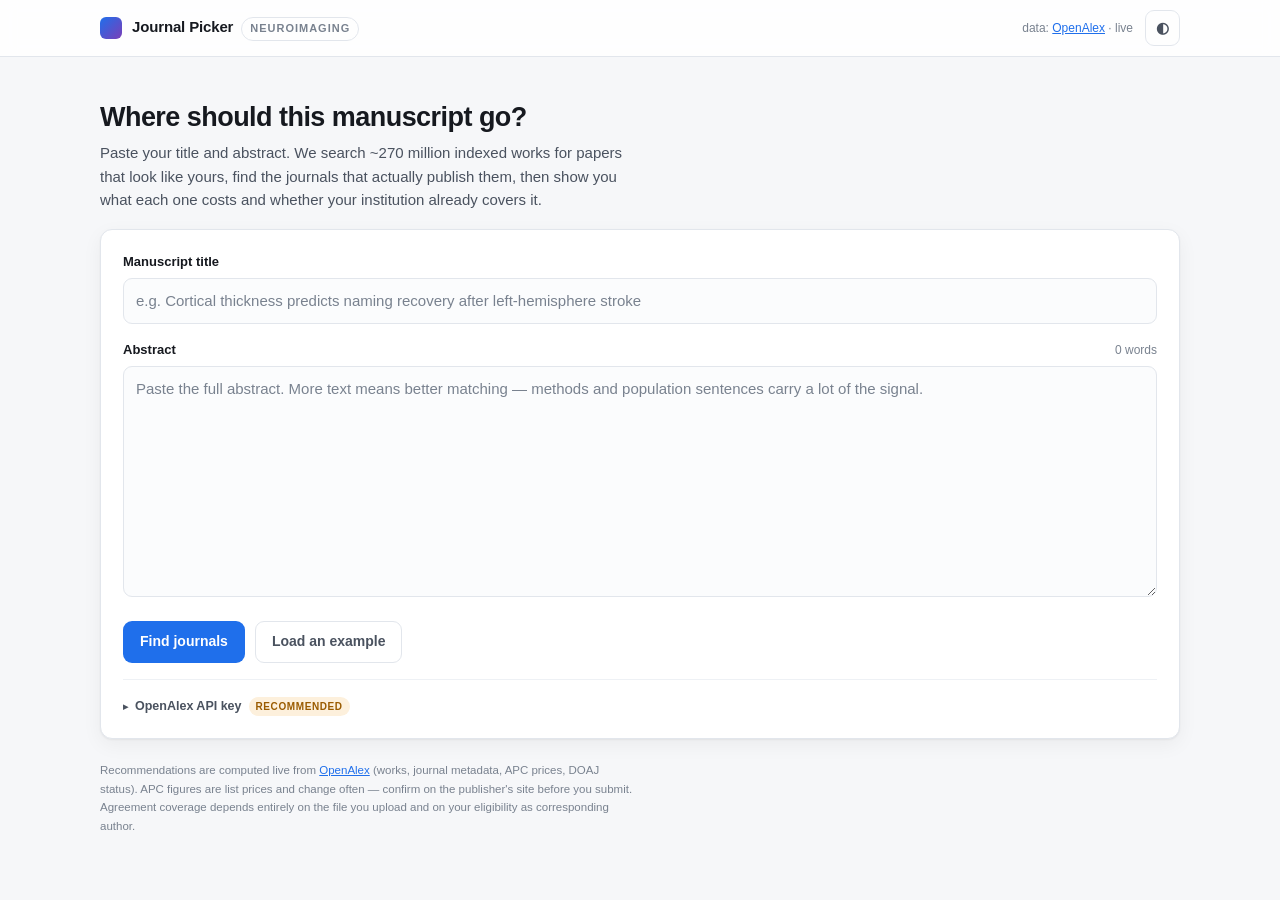
==== index.html @ 0b893cbc "Journal Picker: live journal recommendations for brain-imaging manuscripts Paste a title and abstrac" ====
<!DOCTYPE html>
<html lang="en" data-theme="auto">
<head>
<meta charset="utf-8">
<meta name="viewport" content="width=device-width, initial-scale=1">
<title>Journal Picker — neuroimaging manuscripts</title>
<meta name="description" content="Paste a title and abstract, get ranked journal recommendations with real APC costs, open-access status, and the similar papers each journal actually published.">
<link rel="stylesheet" href="src/style.css">
</head>
<body>

<header class="topbar">
  <div class="wrap topbar-in">
    <div class="brand">
      <span class="brand-mark" aria-hidden="true"></span>
      <span class="brand-text">Journal&nbsp;Picker<span class="brand-sub">neuroimaging</span></span>
    </div>
    <div class="topbar-actions">
      <span id="quota" class="quota" hidden></span>
      <span class="src-note">data: <a href="https://openalex.org" target="_blank" rel="noopener">OpenAlex</a> · live</span>
      <button id="themeBtn" class="ghost-btn" type="button" title="Toggle colour scheme">◐</button>
    </div>
  </div>
</header>

<main class="wrap">

  <!-- ============ INPUT ============ -->
  <section class="panel intro">
    <h1>Where should this manuscript go?</h1>
    <p class="lede">
      Paste your title and abstract. We search ~270&nbsp;million indexed works for papers that
      look like yours, find the journals that actually publish them, then show you what each one
      costs and whether your institution already covers it.
    </p>
  </section>

  <section class="panel">
    <div class="field">
      <label for="title">Manuscript title</label>
      <input id="title" type="text" autocomplete="off"
             placeholder="e.g. Cortical thickness predicts naming recovery after left-hemisphere stroke">
    </div>

    <div class="field">
      <div class="label-row">
        <label for="abstract">Abstract</label>
        <span class="counter" id="absCount">0 words</span>
      </div>
      <textarea id="abstract" rows="9"
                placeholder="Paste the full abstract. More text means better matching — methods and population sentences carry a lot of the signal."></textarea>
    </div>

    <div class="actions">
      <button id="goBtn" class="primary-btn" type="button">Find journals</button>
      <button id="demoBtn" class="ghost-btn" type="button">Load an example</button>
      <span id="status" class="status" role="status" aria-live="polite"></span>
    </div>

    <details class="keybox" id="keyBox">
      <summary>OpenAlex API key <span class="key-state" id="keyState">recommended</span></summary>
      <p class="hint">
        OpenAlex meters its API by credits, and each search spends about 80. Anonymous use runs
        out after a few searches and then locks out for ~20&nbsp;minutes. A key raises the
        allowance substantially — get one at
        <a href="https://openalex.org/pricing" target="_blank" rel="noopener">openalex.org/pricing</a>.
        It is stored only in this browser and sent only to OpenAlex.
      </p>
      <div class="keyrow">
        <input id="apiKey" type="password" autocomplete="off" spellcheck="false"
               placeholder="paste your OpenAlex API key">
        <button id="keySave" class="ghost-btn" type="button">Save</button>
        <button id="keyClear" class="ghost-btn" type="button">Clear</button>
      </div>
    </details>
  </section>

  <!-- ============ FILTERS ============ -->
  <section class="panel" id="filterPanel" hidden>
    <div class="panel-head">
      <h2>What are you willing to pay, and what do you need?</h2>
    </div>

    <div class="filter-grid">

      <div class="filter cost-filter">
        <div class="label-row">
          <label for="apcSlider">Most you'd pay to publish</label>
          <output id="apcOut" class="apc-out">no limit</output>
        </div>
        <input id="apcSlider" type="range" min="0" max="13" step="1" value="13">
        <div class="ticks"><span>$0</span><span>$3k</span><span>$6k</span><span>$9k</span><span>any</span></div>
        <p class="hint" id="apcHint">
          Journals above your ceiling are kept but greyed out, so you can still see what you're passing up.
        </p>
      </div>

      <div class="filter">
        <label>Publishing route</label>
        <div class="radio-list" id="routeGroup">
          <label class="radio"><input type="radio" name="route" value="any" checked>
            <span><b>Anything</b><em>rank purely on fit</em></span></label>
          <label class="radio"><input type="radio" name="route" value="oa">
            <span><b>Must be open access</b><em>gold, diamond or hybrid-OA</em></span></label>
          <label class="radio"><input type="radio" name="route" value="free">
            <span><b>Free for me</b><em>no APC: subscription, diamond, or covered by my agreement</em></span></label>
          <label class="radio"><input type="radio" name="route" value="freeoa">
            <span><b>Free <i>and</i> open access</b><em>diamond OA, or agreement-covered</em></span></label>
        </div>
      </div>

      <div class="filter">
        <label>Quality &amp; indexing</label>
        <label class="check"><input type="checkbox" id="doajOnly">
          <span>In DOAJ <em>vetted open-access listing</em></span></label>
        <label class="check"><input type="checkbox" id="coreOnly">
          <span>Well-established venue <em>OpenAlex "core" journal</em></span></label>
        <label class="check"><input type="checkbox" id="hidePreprint" checked>
          <span>Hide preprint servers &amp; repositories</span></label>
        <div class="sub-field">
          <div class="label-row">
            <label for="citeSlider">Min. 2-year citedness</label>
            <output id="citeOut">any</output>
          </div>
          <input id="citeSlider" type="range" min="0" max="20" step="1" value="0">
        </div>
      </div>

      <div class="filter agreement-filter">
        <label>Your institution's agreements</label>
        <p class="hint">
          Upload your library's open-access agreement list (<code>.xlsx</code>, <code>.xlsm</code>,
          <code>.csv</code>). Matching journals get flagged as already paid for. Nothing leaves your
          browser.
        </p>
        <div id="dropZone" class="drop">
          <input id="agreeFile" type="file" accept=".xlsx,.xlsm,.csv,.tsv" multiple hidden>
          <button id="agreeBtn" class="ghost-btn" type="button">Choose file…</button>
          <span class="drop-hint">or drop it here</span>
        </div>
        <div id="agreeStatus" class="agree-status"></div>
        <label class="check" id="agreeOnlyWrap" hidden><input type="checkbox" id="agreeOnly">
          <span>Only journals my institution covers</span></label>
      </div>

    </div>
  </section>

  <!-- ============ RESULTS ============ -->
  <section id="evidence" class="panel evidence" hidden></section>

  <section id="results" class="results" hidden></section>

  <section id="empty" class="panel empty-state" hidden></section>

</main>

<footer class="wrap foot">
  <p>
    Recommendations are computed live from <a href="https://openalex.org" target="_blank" rel="noopener">OpenAlex</a>
    (works, journal metadata, APC prices, DOAJ status). APC figures are list prices and change often —
    confirm on the publisher's site before you submit. Agreement coverage depends entirely on the file
    you upload and on your eligibility as corresponding author.
  </p>
</footer>

<template id="cardTpl">
  <article class="card">
    <div class="card-main">
      <div class="card-head">
        <div class="fitwrap" title="Overall fit">
          <svg class="ring" viewBox="0 0 44 44" aria-hidden="true">
            <circle class="ring-bg" cx="22" cy="22" r="18"></circle>
            <circle class="ring-fg" cx="22" cy="22" r="18"></circle>
          </svg>
          <span class="fitnum"></span>
        </div>
        <div class="card-title">
          <h3><a class="jname" target="_blank" rel="noopener"></a></h3>
          <p class="jmeta"></p>
        </div>
        <div class="card-cost">
          <span class="cost-amount"></span>
          <span class="cost-label"></span>
        </div>
      </div>

      <div class="badges"></div>

      <div class="why">
        <div class="why-bars"></div>
        <p class="why-text"></p>
      </div>

      <details class="papers">
        <summary><span class="papers-n"></span></summary>
        <ul class="paper-list"></ul>
        <p class="jtopics"></p>
      </details>
    </div>
  </article>
</template>

<script type="module" src="src/app.js"></script>
</body>
</html>
---- src/style.css ----
/* Journal Picker — styles */

:root {
  --bg:        #f6f7f9;
  --panel:     #ffffff;
  --panel-2:   #fbfcfd;
  --ink:       #16191f;
  --ink-2:     #4a525f;
  --ink-3:     #79828f;
  --line:      #e2e6ec;
  --line-2:    #eef1f5;
  --accent:    #1f6feb;
  --accent-ink:#ffffff;
  --accent-sf: #e8f0fe;
  --good:      #0f7b4f;
  --good-sf:   #e2f4ec;
  --warn:      #9a5b00;
  --warn-sf:   #fdf0dc;
  --cost:      #7b3fb8;
  --cost-sf:   #f1e9fb;
  --danger:    #b3261e;
  --shadow:    0 1px 2px rgba(16,20,28,.05), 0 6px 20px rgba(16,20,28,.05);
  --radius:    12px;
  --mono: ui-monospace, SFMono-Regular, "SF Mono", Menlo, Consolas, monospace;
  --sans: -apple-system, BlinkMacSystemFont, "Segoe UI", Inter, Roboto, "Helvetica Neue", Arial, sans-serif;
}

@media (prefers-color-scheme: dark) {
  :root:not([data-theme="light"]) {
    --bg:        #0f1116;
    --panel:     #171a21;
    --panel-2:   #1c2029;
    --ink:       #e9edf3;
    --ink-2:     #a8b2c1;
    --ink-3:     #7c8698;
    --line:      #2a2f3a;
    --line-2:    #232833;
    --accent:    #5b9bff;
    --accent-ink:#0c1220;
    --accent-sf: #1a2740;
    --good:      #4fd39a;
    --good-sf:   #14312a;
    --warn:      #e8b060;
    --warn-sf:   #33270f;
    --cost:      #c39cf0;
    --cost-sf:   #281c3a;
    --danger:    #ff8a80;
    --shadow:    0 1px 2px rgba(0,0,0,.3), 0 8px 26px rgba(0,0,0,.28);
  }
}
:root[data-theme="dark"] {
  --bg:#0f1116; --panel:#171a21; --panel-2:#1c2029; --ink:#e9edf3; --ink-2:#a8b2c1;
  --ink-3:#7c8698; --line:#2a2f3a; --line-2:#232833; --accent:#5b9bff; --accent-ink:#0c1220;
  --accent-sf:#1a2740; --good:#4fd39a; --good-sf:#14312a; --warn:#e8b060; --warn-sf:#33270f;
  --cost:#c39cf0; --cost-sf:#281c3a; --danger:#ff8a80;
  --shadow:0 1px 2px rgba(0,0,0,.3), 0 8px 26px rgba(0,0,0,.28);
}

* { box-sizing: border-box; }

/* keep the sticky header from clipping scrolled-to cards */
html { scroll-padding-top: 68px; }

body {
  margin: 0;
  background: var(--bg);
  color: var(--ink);
  font: 15px/1.55 var(--sans);
  -webkit-font-smoothing: antialiased;
}

.wrap { max-width: 1120px; margin: 0 auto; padding: 0 20px; }

/* ---------- top bar ---------- */
.topbar {
  border-bottom: 1px solid var(--line);
  background: color-mix(in srgb, var(--panel) 85%, transparent);
  backdrop-filter: blur(8px);
  position: sticky; top: 0; z-index: 20;
}
.topbar-in { display: flex; align-items: center; justify-content: space-between; height: 56px; }
.brand { display: flex; align-items: center; gap: 10px; font-weight: 650; letter-spacing: -.01em; }
.brand-mark {
  width: 22px; height: 22px; border-radius: 6px; flex: none;
  background: linear-gradient(135deg, var(--accent), var(--cost));
}
.brand-text { display: flex; align-items: baseline; gap: 8px; }
.brand-sub {
  font-size: 11px; font-weight: 600; text-transform: uppercase; letter-spacing: .09em;
  color: var(--ink-3); border: 1px solid var(--line); border-radius: 20px; padding: 2px 8px;
}
.topbar-actions { display: flex; align-items: center; gap: 12px; }
.src-note { font-size: 12px; color: var(--ink-3); }

/* ---------- panels ---------- */
.panel {
  background: var(--panel);
  border: 1px solid var(--line);
  border-radius: var(--radius);
  padding: 22px;
  margin: 18px 0;
  box-shadow: var(--shadow);
}
.intro { background: none; border: none; box-shadow: none; padding: 26px 0 0; margin-bottom: 4px; }
h1 { font-size: 27px; line-height: 1.2; letter-spacing: -.02em; margin: 0 0 8px; }
h2 { font-size: 15px; margin: 0 0 14px; letter-spacing: -.01em; }
.lede { color: var(--ink-2); max-width: 66ch; margin: 0; }
.panel-head { display: flex; justify-content: space-between; align-items: baseline; }

/* ---------- form ---------- */
.field { margin-bottom: 16px; }
.field:last-of-type { margin-bottom: 0; }
label { display: block; font-size: 13px; font-weight: 600; margin-bottom: 6px; }
.label-row { display: flex; justify-content: space-between; align-items: baseline; }
.label-row label { margin-bottom: 6px; }
.counter, output { font-size: 12px; color: var(--ink-3); font-variant-numeric: tabular-nums; }

input[type="text"], textarea {
  width: 100%; padding: 10px 12px;
  background: var(--panel-2); color: var(--ink);
  border: 1px solid var(--line); border-radius: 9px;
  font: inherit; resize: vertical;
}
textarea { line-height: 1.55; min-height: 120px; }
input[type="text"]:focus, textarea:focus {
  outline: none; border-color: var(--accent);
  box-shadow: 0 0 0 3px color-mix(in srgb, var(--accent) 18%, transparent);
}
::placeholder { color: var(--ink-3); }

.actions { display: flex; align-items: center; gap: 10px; margin-top: 18px; flex-wrap: wrap; }
.primary-btn, .ghost-btn {
  font: inherit; font-weight: 600; font-size: 14px;
  border-radius: 9px; padding: 9px 16px; cursor: pointer;
  border: 1px solid transparent; transition: .13s;
}
.primary-btn { background: var(--accent); color: var(--accent-ink); }
.primary-btn:hover { filter: brightness(1.08); }
.primary-btn:disabled { opacity: .55; cursor: progress; }
.ghost-btn { background: transparent; color: var(--ink-2); border-color: var(--line); }
.ghost-btn:hover { background: var(--panel-2); color: var(--ink); }
#themeBtn { padding: 5px 10px; font-size: 15px; }

.status { font-size: 13px; color: var(--ink-2); }
.status.err { color: var(--danger); }
.spin {
  display: inline-block; width: 12px; height: 12px; margin-right: 7px;
  border: 2px solid color-mix(in srgb, var(--accent) 30%, transparent);
  border-top-color: var(--accent); border-radius: 50%;
  animation: spin .7s linear infinite; vertical-align: -2px;
}
@keyframes spin { to { transform: rotate(360deg); } }

/* ---------- filters ---------- */
.filter-grid {
  display: grid; gap: 22px;
  grid-template-columns: repeat(auto-fit, minmax(248px, 1fr));
}
.filter > label:first-child {
  font-size: 11px; text-transform: uppercase; letter-spacing: .07em; color: var(--ink-3);
  padding-bottom: 7px; border-bottom: 1px solid var(--line-2); margin-bottom: 11px;
}
.filter .label-row label { font-size: 11px; text-transform: uppercase; letter-spacing: .07em; color: var(--ink-3); }
.hint { font-size: 12px; color: var(--ink-3); margin: 8px 0 0; line-height: 1.45; }
.hint code { font-family: var(--mono); font-size: 11px; background: var(--panel-2); padding: 1px 4px; border-radius: 4px; }

input[type="range"] { width: 100%; accent-color: var(--accent); margin: 6px 0 2px; }
.apc-out { font-size: 17px; font-weight: 700; color: var(--ink); letter-spacing: -.02em; }
.ticks { display: flex; justify-content: space-between; font-size: 10px; color: var(--ink-3); font-variant-numeric: tabular-nums; }

.radio-list { display: flex; flex-direction: column; gap: 2px; }
.radio, .check { display: flex; gap: 9px; align-items: flex-start; padding: 7px 8px;
  border-radius: 8px; cursor: pointer; font-weight: 400; font-size: 13px; margin: 0; }
.radio:hover, .check:hover { background: var(--panel-2); }
.radio input, .check input { margin: 2px 0 0; accent-color: var(--accent); flex: none; }
.radio span, .check span { display: flex; flex-direction: column; gap: 1px; }
.radio b, .check b { font-weight: 600; }
.radio em, .check em { font-style: normal; font-size: 11.5px; color: var(--ink-3); }
.sub-field { margin-top: 12px; padding-top: 10px; border-top: 1px solid var(--line-2); }

.drop {
  border: 1.5px dashed var(--line); border-radius: 10px; padding: 14px;
  display: flex; align-items: center; gap: 10px; flex-wrap: wrap;
  background: var(--panel-2); transition: .15s;
}
.drop.over { border-color: var(--accent); background: var(--accent-sf); }
.drop-hint { font-size: 12px; color: var(--ink-3); }
.agree-status { font-size: 12px; margin-top: 9px; line-height: 1.5; }
.agree-status .ok { color: var(--good); font-weight: 600; }
.agree-status .bad { color: var(--danger); }
.agree-status .pubs { color: var(--ink-3); display: block; margin-top: 2px; }

/* ---------- evidence ---------- */
.evidence { background: var(--panel-2); }
.ev-grid { display: grid; gap: 18px; grid-template-columns: repeat(auto-fit, minmax(200px, 1fr)); }
.ev-block h4 {
  font-size: 11px; text-transform: uppercase; letter-spacing: .07em;
  color: var(--ink-3); margin: 0 0 8px; font-weight: 600;
}
.chips { display: flex; flex-wrap: wrap; gap: 5px; }
.chip {
  font-size: 11.5px; padding: 3px 9px; border-radius: 20px;
  background: var(--panel); border: 1px solid var(--line); color: var(--ink-2);
}
.chip.q { font-family: var(--mono); font-size: 11px; }
.ev-stats { display: flex; gap: 22px; flex-wrap: wrap; }
.ev-stat b { display: block; font-size: 21px; letter-spacing: -.02em; font-variant-numeric: tabular-nums; }
.ev-stat span { font-size: 11.5px; color: var(--ink-3); }

/* ---------- results ---------- */
.results { margin: 18px 0 34px; }
.res-head {
  display: flex; justify-content: space-between; align-items: baseline;
  gap: 12px; flex-wrap: wrap; margin-bottom: 12px; padding: 0 2px;
}
.res-head h2 { margin: 0; font-size: 17px; }
.res-count { font-size: 13px; color: var(--ink-3); }

.card {
  background: var(--panel); border: 1px solid var(--line); border-radius: var(--radius);
  padding: 16px 18px; margin-bottom: 10px; box-shadow: var(--shadow);
  transition: .15s; position: relative; overflow: hidden;
}
.card:hover { border-color: color-mix(in srgb, var(--accent) 40%, var(--line)); }
.card.over-budget { opacity: .5; }
.card.over-budget:hover { opacity: .85; }
.card.covered { border-left: 3px solid var(--good); }

.card-head { display: flex; gap: 14px; align-items: flex-start; }
.fitwrap { position: relative; width: 44px; height: 44px; flex: none; }
.ring { width: 44px; height: 44px; transform: rotate(-90deg); }
.ring-bg, .ring-fg { fill: none; stroke-width: 3.5; }
.ring-bg { stroke: var(--line); }
.ring-fg { stroke: var(--accent); stroke-linecap: round; transition: stroke-dashoffset .5s ease; }
.fitnum {
  position: absolute; inset: 0; display: grid; place-items: center;
  font-size: 12px; font-weight: 700; font-variant-numeric: tabular-nums;
}
.card-title { flex: 1; min-width: 0; }
.card-title h3 { margin: 1px 0 3px; font-size: 16px; letter-spacing: -.01em; line-height: 1.3; }
.jname { color: var(--ink); text-decoration: none; }
.jname:hover { color: var(--accent); text-decoration: underline; }
.jmeta { margin: 0; font-size: 12.5px; color: var(--ink-3); }
.card-cost { text-align: right; flex: none; }
.cost-amount {
  display: block; font-size: 18px; font-weight: 700;
  letter-spacing: -.02em; font-variant-numeric: tabular-nums;
}
.cost-amount.free { color: var(--good); }
.cost-amount.unknown { color: var(--ink-3); font-size: 15px; }
.cost-label { font-size: 11px; color: var(--ink-3); }

.badges { display: flex; flex-wrap: wrap; gap: 5px; margin: 11px 0 0; }
.badge {
  font-size: 11px; font-weight: 600; padding: 2.5px 8px; border-radius: 20px;
  border: 1px solid transparent; white-space: nowrap;
}
.b-cover { background: var(--good-sf); color: var(--good); }
.b-oa    { background: var(--accent-sf); color: var(--accent); }
.b-doaj  { background: var(--good-sf); color: var(--good); }
.b-cost  { background: var(--cost-sf); color: var(--cost); }
.b-warn  { background: var(--warn-sf); color: var(--warn); }
.b-plain { background: var(--panel-2); color: var(--ink-3); border-color: var(--line); }

.why { margin-top: 12px; padding-top: 11px; border-top: 1px solid var(--line-2); }
.why-bars { display: flex; gap: 14px; flex-wrap: wrap; margin-bottom: 7px; }
.wb { font-size: 11px; color: var(--ink-3); display: flex; align-items: center; gap: 6px; }
.wb i { display: block; height: 4px; width: 54px; border-radius: 3px; background: var(--line); overflow: hidden; }
.wb i b { display: block; height: 100%; background: var(--accent); border-radius: 3px; }
.why-text { margin: 0; font-size: 12.5px; color: var(--ink-2); }

.papers { margin-top: 10px; }
.papers summary {
  cursor: pointer; font-size: 12.5px; color: var(--accent); font-weight: 600;
  list-style: none; display: inline-flex; align-items: center; gap: 5px;
}
.papers summary::-webkit-details-marker { display: none; }
.papers summary::before { content: "▸"; font-size: 10px; transition: .15s; }
.papers[open] summary::before { transform: rotate(90deg); }
.paper-list { margin: 9px 0 0; padding-left: 0; list-style: none; }
.paper-list li {
  font-size: 12.5px; color: var(--ink-2); padding: 5px 0 5px 11px;
  border-left: 2px solid var(--line); line-height: 1.45;
}
.paper-list a { color: var(--ink-2); text-decoration: none; }
.paper-list a:hover { color: var(--accent); text-decoration: underline; }
.paper-list .py { color: var(--ink-3); font-variant-numeric: tabular-nums; }
.jtopics { font-size: 11.5px; color: var(--ink-3); margin: 10px 0 0; }

.empty-state { text-align: center; color: var(--ink-2); }
.empty-state h2 { font-size: 16px; }

.foot { padding: 4px 20px 40px; }
.foot p { font-size: 11.5px; color: var(--ink-3); line-height: 1.6; max-width: 84ch; margin: 0; }
a { color: var(--accent); }

@media (max-width: 620px) {
  h1 { font-size: 22px; }
  .card-head { flex-wrap: wrap; }
  .card-cost { text-align: left; width: 100%; margin-top: 4px; }
  .brand-sub { display: none; }
}

/* ---------- api key + quota ---------- */
.quota {
  font-size: 11px; font-variant-numeric: tabular-nums;
  padding: 3px 9px; border-radius: 20px;
  background: var(--panel-2); border: 1px solid var(--line); color: var(--ink-3);
}
.quota.low { background: var(--warn-sf); color: var(--warn); border-color: transparent; }
.quota.out { background: var(--cost-sf); color: var(--danger); border-color: transparent; }

.keybox { margin-top: 16px; border-top: 1px solid var(--line-2); padding-top: 13px; }
.keybox summary {
  cursor: pointer; font-size: 12.5px; font-weight: 600; color: var(--ink-2);
  list-style: none; display: inline-flex; align-items: center; gap: 7px;
}
.keybox summary::-webkit-details-marker { display: none; }
.keybox summary::before { content: "▸"; font-size: 10px; transition: .15s; }
.keybox[open] summary::before { transform: rotate(90deg); }
.key-state {
  font-size: 10px; font-weight: 600; text-transform: uppercase; letter-spacing: .06em;
  padding: 2px 7px; border-radius: 20px; background: var(--warn-sf); color: var(--warn);
}
.key-state.set { background: var(--good-sf); color: var(--good); }
.keyrow { display: flex; gap: 8px; margin-top: 9px; flex-wrap: wrap; }
.keyrow input { flex: 1; min-width: 200px; padding: 8px 11px; font: inherit; font-size: 13px;
  background: var(--panel-2); color: var(--ink); border: 1px solid var(--line); border-radius: 8px; }
.keyrow input:focus { outline: none; border-color: var(--accent); }
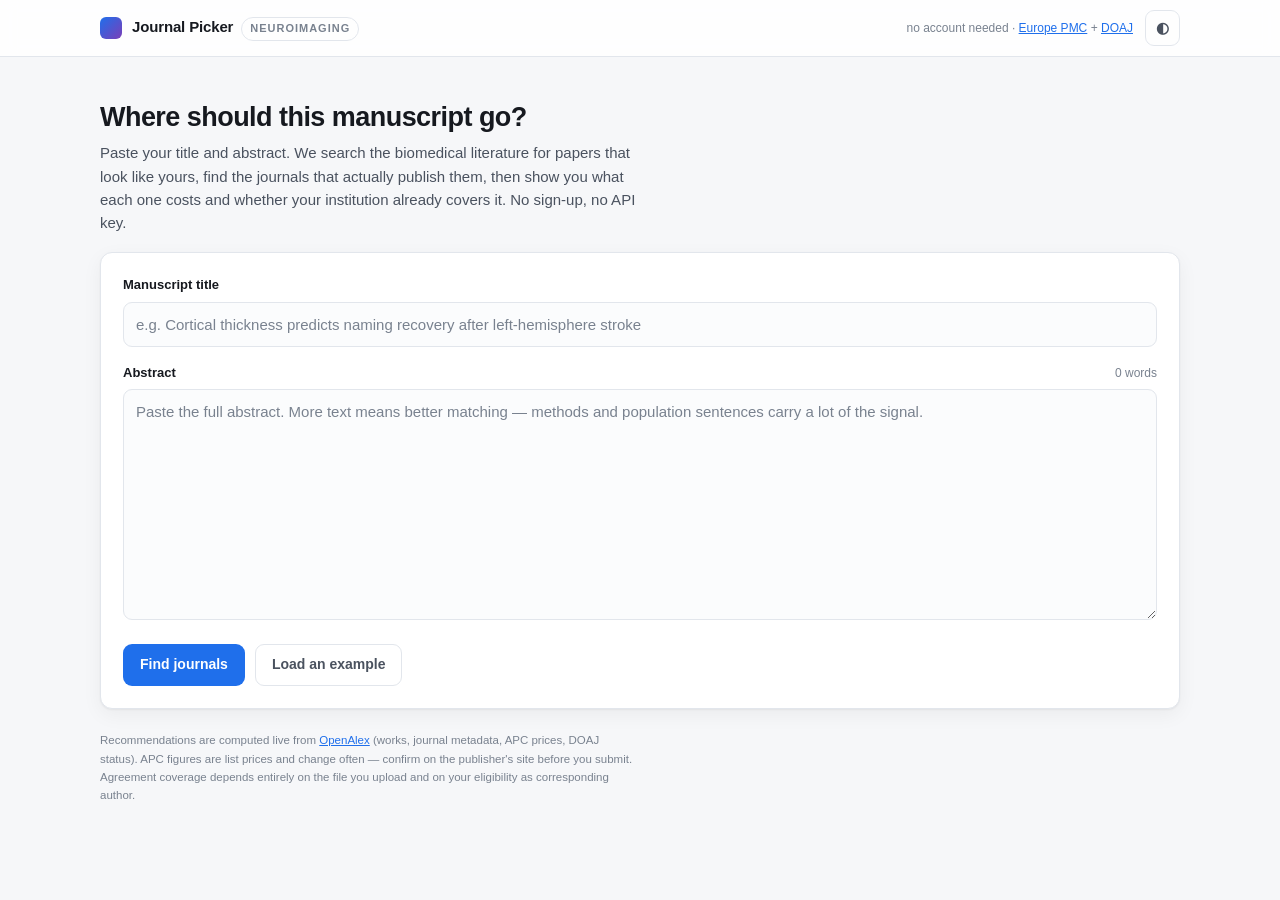
==== commit 3c3cbf8a: "v2: unmetered retrieval via Europe PMC, precomputed catalog, multi-field architecture Replaces OpenA" ====
--- a/index.html
+++ b/index.html
@@ -16,8 +16,7 @@
       <span class="brand-text">Journal&nbsp;Picker<span class="brand-sub">neuroimaging</span></span>
     </div>
     <div class="topbar-actions">
-      <span id="quota" class="quota" hidden></span>
-      <span class="src-note">data: <a href="https://openalex.org" target="_blank" rel="noopener">OpenAlex</a> · live</span>
+      <span class="src-note">no account needed · <a href="https://europepmc.org" target="_blank" rel="noopener">Europe PMC</a> + <a href="https://doaj.org" target="_blank" rel="noopener">DOAJ</a></span>
       <button id="themeBtn" class="ghost-btn" type="button" title="Toggle colour scheme">◐</button>
     </div>
   </div>
@@ -29,9 +28,9 @@
   <section class="panel intro">
     <h1>Where should this manuscript go?</h1>
     <p class="lede">
-      Paste your title and abstract. We search ~270&nbsp;million indexed works for papers that
-      look like yours, find the journals that actually publish them, then show you what each one
-      costs and whether your institution already covers it.
+      Paste your title and abstract. We search the biomedical literature for papers that look
+      like yours, find the journals that actually publish them, then show you what each one
+      costs and whether your institution already covers it. No sign-up, no API key.
     </p>
   </section>
 
@@ -57,22 +56,6 @@
       <span id="status" class="status" role="status" aria-live="polite"></span>
     </div>
 
-    <details class="keybox" id="keyBox">
-      <summary>OpenAlex API key <span class="key-state" id="keyState">recommended</span></summary>
-      <p class="hint">
-        OpenAlex meters its API by credits, and each search spends about 80. Anonymous use runs
-        out after a few searches and then locks out for ~20&nbsp;minutes. A key raises the
-        allowance substantially — get one at
-        <a href="https://openalex.org/pricing" target="_blank" rel="noopener">openalex.org/pricing</a>.
-        It is stored only in this browser and sent only to OpenAlex.
-      </p>
-      <div class="keyrow">
-        <input id="apiKey" type="password" autocomplete="off" spellcheck="false"
-               placeholder="paste your OpenAlex API key">
-        <button id="keySave" class="ghost-btn" type="button">Save</button>
-        <button id="keyClear" class="ghost-btn" type="button">Clear</button>
-      </div>
-    </details>
   </section>
 
   <!-- ============ FILTERS ============ -->
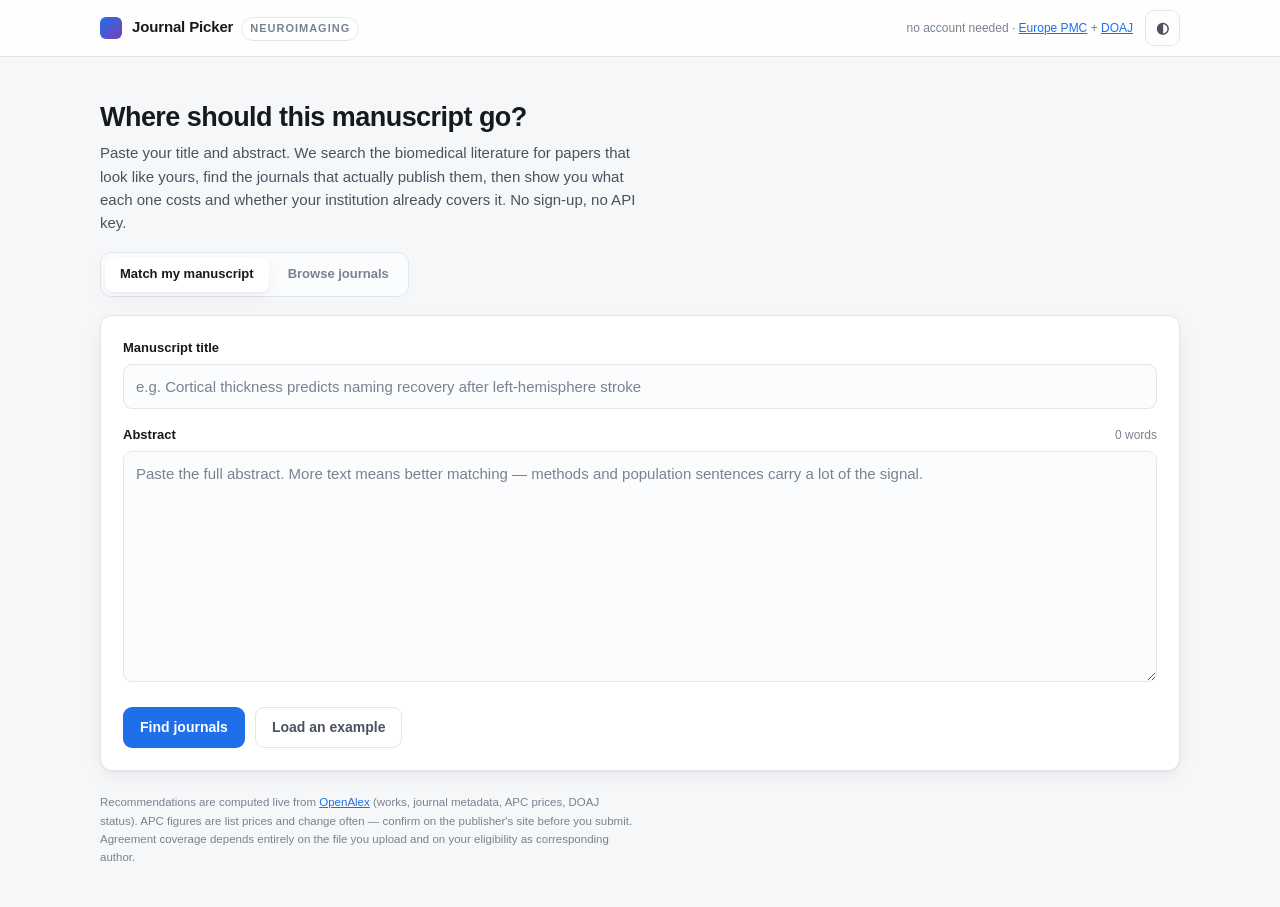
==== commit 7872f0ea: "Add browse mode and three new field lexicons Browse mode: the whole catalog with no abstract require" ====
--- a/index.html
+++ b/index.html
@@ -34,7 +34,16 @@
     </p>
   </section>
 
-  <section class="panel">
+  <nav class="modes" role="tablist">
+    <button id="modeMatch" class="mode is-on" role="tab" aria-selected="true" type="button">
+      Match my manuscript
+    </button>
+    <button id="modeBrowse" class="mode" role="tab" aria-selected="false" type="button">
+      Browse journals
+    </button>
+  </nav>
+
+  <section class="panel" id="matchPanel">
     <div class="field">
       <label for="title">Manuscript title</label>
       <input id="title" type="text" autocomplete="off"
@@ -56,6 +65,40 @@
       <span id="status" class="status" role="status" aria-live="polite"></span>
     </div>
 
+  </section>
+
+  <section class="panel" id="browsePanel" hidden>
+    <div class="panel-head"><h2>Every journal in the catalog</h2></div>
+    <p class="lede browse-lede">
+      No abstract needed. This is the whole catalog, so you can go straight to the
+      question most authors actually have: <em>what can I publish in for free?</em>
+    </p>
+
+    <div class="browse-controls">
+      <div class="field browse-search">
+        <label for="browseQ">Filter by name or publisher</label>
+        <input id="browseQ" type="text" autocomplete="off" placeholder="e.g. neuro, Elsevier, stroke">
+      </div>
+      <div class="field browse-sort">
+        <label for="browseSort">Sort by</label>
+        <select id="browseSort">
+          <option value="field">Most published in this field</option>
+          <option value="cheap">Cheapest to publish</option>
+          <option value="share">Most specialised</option>
+          <option value="cites">Most cited per paper</option>
+          <option value="name">Name (A–Z)</option>
+        </select>
+      </div>
+    </div>
+
+    <div class="quickpicks">
+      <button class="qp" data-preset="diamond" type="button">Free <em>and</em> open access</button>
+      <button class="qp" data-preset="free" type="button">Free to publish</button>
+      <button class="qp" data-preset="cheap" type="button">Under $1,500</button>
+      <button class="qp" data-preset="covered" type="button">Covered by my agreement</button>
+      <button class="qp" data-preset="all" type="button">Show everything</button>
+    </div>
+    <p class="hint" id="browseCount"></p>
   </section>
 
   <!-- ============ FILTERS ============ -->
--- a/src/style.css
+++ b/src/style.css
@@ -327,3 +327,28 @@
 .keyrow input { flex: 1; min-width: 200px; padding: 8px 11px; font: inherit; font-size: 13px;
   background: var(--panel-2); color: var(--ink); border: 1px solid var(--line); border-radius: 8px; }
 .keyrow input:focus { outline: none; border-color: var(--accent); }
+
+/* ---------- mode switch ---------- */
+.modes { display: flex; gap: 4px; margin: 18px 0 0; padding: 4px;
+  background: var(--panel-2); border: 1px solid var(--line); border-radius: 11px; width: fit-content; }
+.mode { font: inherit; font-size: 13px; font-weight: 600; padding: 7px 15px;
+  border: none; border-radius: 8px; background: transparent; color: var(--ink-3); cursor: pointer; }
+.mode:hover { color: var(--ink); }
+.mode.is-on { background: var(--panel); color: var(--ink); box-shadow: var(--shadow); }
+
+.browse-lede { margin-bottom: 16px; font-size: 14px; }
+.browse-lede em { font-style: normal; font-weight: 600; color: var(--ink); }
+.browse-controls { display: flex; gap: 14px; flex-wrap: wrap; align-items: flex-end; }
+.browse-search { flex: 1 1 260px; margin-bottom: 0; }
+.browse-sort { flex: 0 0 220px; margin-bottom: 0; }
+.browse-sort select { width: 100%; padding: 10px 12px; font: inherit;
+  background: var(--panel-2); color: var(--ink); border: 1px solid var(--line); border-radius: 9px; }
+.browse-sort select:focus { outline: none; border-color: var(--accent); }
+
+.quickpicks { display: flex; gap: 7px; flex-wrap: wrap; margin-top: 15px; }
+.qp { font: inherit; font-size: 12.5px; font-weight: 600; padding: 7px 13px; cursor: pointer;
+  border-radius: 20px; border: 1px solid var(--line); background: var(--panel-2); color: var(--ink-2); }
+.qp:hover { border-color: var(--accent); color: var(--ink); }
+.qp.is-on { background: var(--accent); border-color: var(--accent); color: var(--accent-ink); }
+.qp em { font-style: italic; }
+#browseCount { margin-top: 12px; }
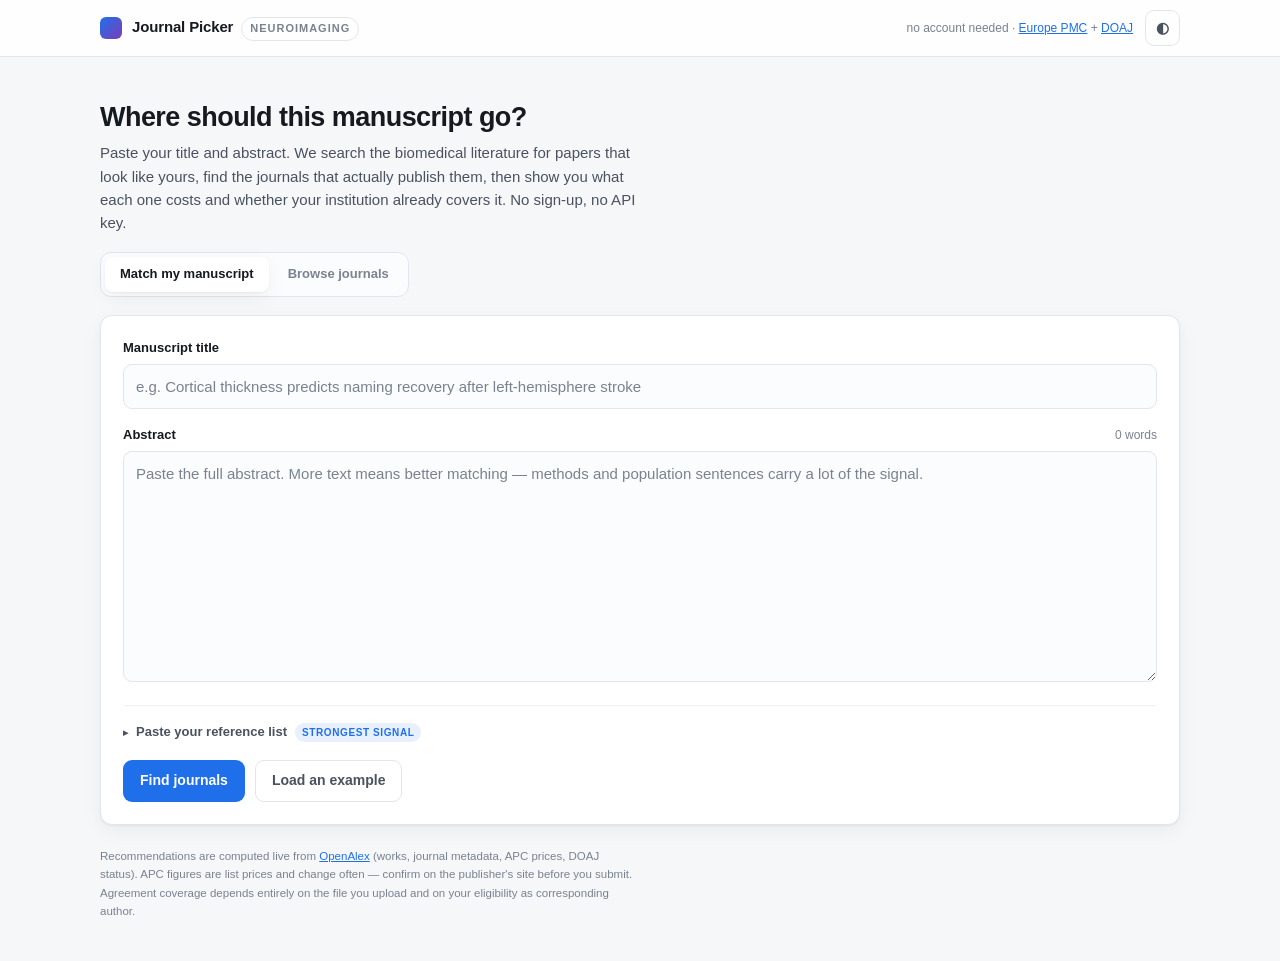
==== commit 9584a73b: "Add reference-list matching, per-field catalogs, and real review times Reference-list matching is th" ====
--- a/index.html
+++ b/index.html
@@ -58,6 +58,20 @@
       <textarea id="abstract" rows="9"
                 placeholder="Paste the full abstract. More text means better matching — methods and population sentences carry a lot of the signal."></textarea>
     </div>
+
+    <details class="refbox" id="refBox">
+      <summary>Paste your reference list <span class="ref-tag">strongest signal</span></summary>
+      <p class="hint">
+        The journals you cite are the journals whose conversation you're joining — and editors
+        check whether a submission engages with what they've published. Paste your bibliography
+        in any style; we match journal names against our catalog. Optional, but it changes the
+        ranking more than anything else you can give us.
+      </p>
+      <textarea id="refs" rows="6" placeholder="1. Smith J, et al. Cortical thickness in aphasia. NeuroImage. 2023;45:120-131.
+2. Jones A. White matter and naming. Brain and Language, 2022, 88, 45-59.
+…"></textarea>
+      <p class="hint" id="refStat"></p>
+    </details>
 
     <div class="actions">
       <button id="goBtn" class="primary-btn" type="button">Find journals</button>
--- a/src/style.css
+++ b/src/style.css
@@ -352,3 +352,16 @@
 .qp.is-on { background: var(--accent); border-color: var(--accent); color: var(--accent-ink); }
 .qp em { font-style: italic; }
 #browseCount { margin-top: 12px; }
+
+/* ---------- reference list input ---------- */
+.refbox { margin-top: 16px; border-top: 1px solid var(--line-2); padding-top: 13px; }
+.refbox summary { cursor: pointer; font-size: 13px; font-weight: 600; color: var(--ink-2);
+  list-style: none; display: inline-flex; align-items: center; gap: 8px; }
+.refbox summary::-webkit-details-marker { display: none; }
+.refbox summary::before { content: "▸"; font-size: 10px; transition: .15s; }
+.refbox[open] summary::before { transform: rotate(90deg); }
+.ref-tag { font-size: 10px; font-weight: 700; text-transform: uppercase; letter-spacing: .06em;
+  padding: 2px 7px; border-radius: 20px; background: var(--accent-sf); color: var(--accent); }
+.refbox textarea { margin-top: 9px; font-size: 13px; }
+#refStat .ok { color: var(--good); font-weight: 600; }
+.b-cite { background: var(--accent-sf); color: var(--accent); }
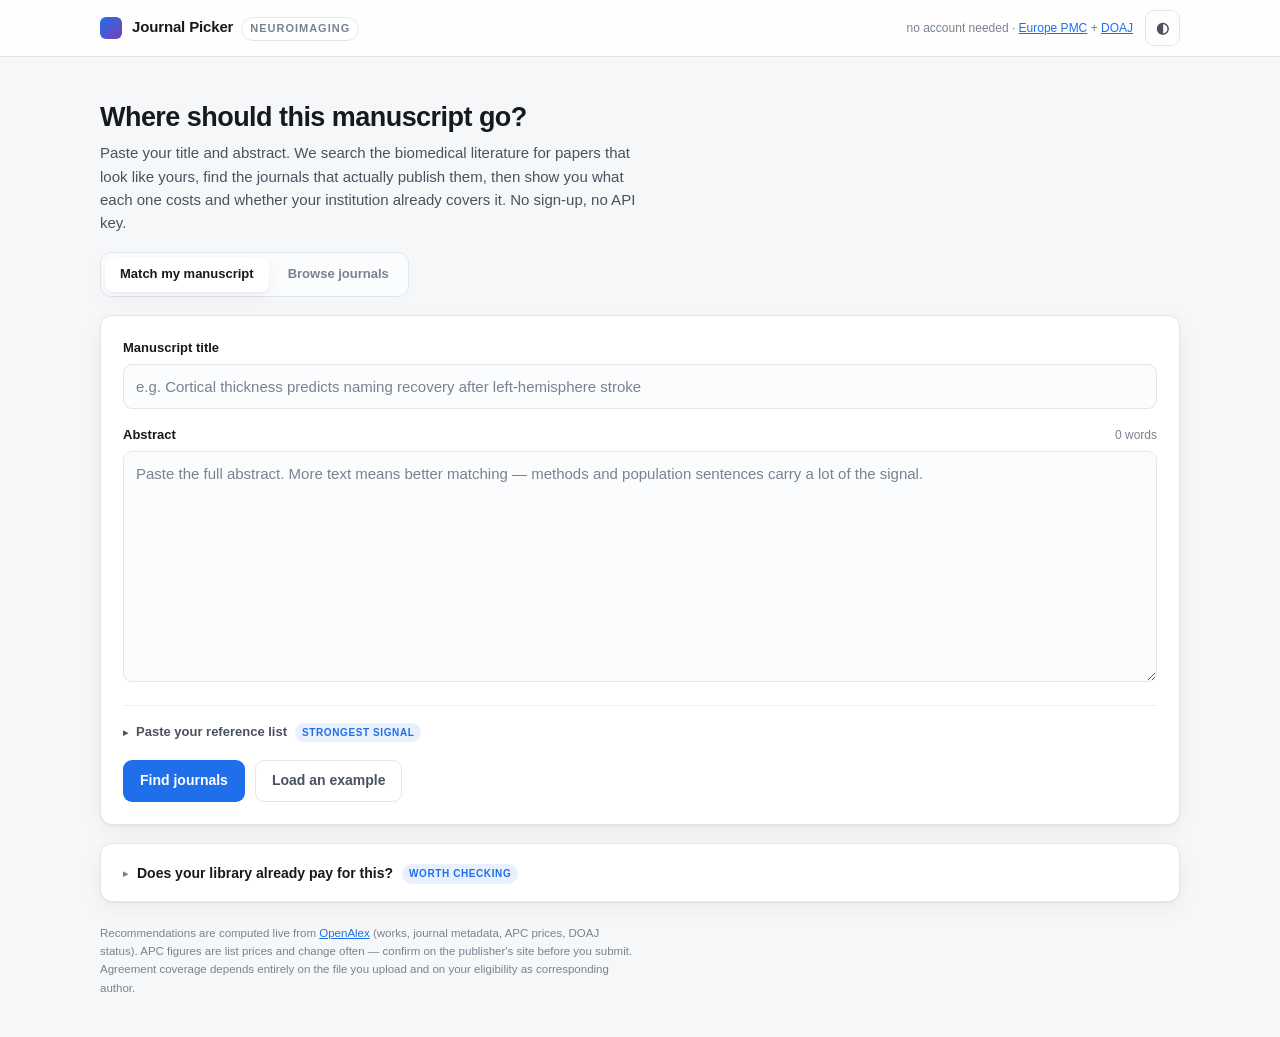
==== commit d20e0ebc: "Make the agreement upload findable, and stop three badges sharing one colour The upload lived inside" ====
--- a/index.html
+++ b/index.html
@@ -89,6 +89,10 @@
     </p>
 
     <div class="browse-controls">
+      <div class="field browse-field">
+        <label for="browseField">Field</label>
+        <select id="browseField"></select>
+      </div>
       <div class="field browse-search">
         <label for="browseQ">Filter by name or publisher</label>
         <input id="browseQ" type="text" autocomplete="off" placeholder="e.g. neuro, Elsevier, stroke">
@@ -113,6 +117,32 @@
       <button class="qp" data-preset="all" type="button">Show everything</button>
     </div>
     <p class="hint" id="browseCount"></p>
+  </section>
+
+
+  <!-- ============ INSTITUTIONAL AGREEMENTS (always available) ============ -->
+  <section class="panel agreement-panel">
+    <details id="agreeBox">
+      <summary>
+        Does your library already pay for this?
+        <span class="ref-tag">worth checking</span>
+      </summary>
+      <p class="hint">
+        Upload your library's open-access agreement list (<code>.xlsx</code>, <code>.xlsm</code>,
+        <code>.csv</code>) and covered journals get flagged as already paid for. Most
+        universities publish one; search your library site for "transformative agreement" or
+        "open access publishing agreement". The file is read in your browser and never uploaded
+        anywhere.
+      </p>
+      <div id="dropZone" class="drop">
+        <input id="agreeFile" type="file" accept=".xlsx,.xlsm,.csv,.tsv" multiple hidden>
+        <button id="agreeBtn" class="ghost-btn" type="button">Choose file…</button>
+        <span class="drop-hint">or drop it here</span>
+      </div>
+      <div id="agreeStatus" class="agree-status"></div>
+      <label class="check" id="agreeOnlyWrap" hidden><input type="checkbox" id="agreeOnly">
+        <span>Only show journals my institution covers</span></label>
+    </details>
   </section>
 
   <!-- ============ FILTERS ============ -->
@@ -166,22 +196,6 @@
         </div>
       </div>
 
-      <div class="filter agreement-filter">
-        <label>Your institution's agreements</label>
-        <p class="hint">
-          Upload your library's open-access agreement list (<code>.xlsx</code>, <code>.xlsm</code>,
-          <code>.csv</code>). Matching journals get flagged as already paid for. Nothing leaves your
-          browser.
-        </p>
-        <div id="dropZone" class="drop">
-          <input id="agreeFile" type="file" accept=".xlsx,.xlsm,.csv,.tsv" multiple hidden>
-          <button id="agreeBtn" class="ghost-btn" type="button">Choose file…</button>
-          <span class="drop-hint">or drop it here</span>
-        </div>
-        <div id="agreeStatus" class="agree-status"></div>
-        <label class="check" id="agreeOnlyWrap" hidden><input type="checkbox" id="agreeOnly">
-          <span>Only journals my institution covers</span></label>
-      </div>
 
     </div>
   </section>
--- a/src/style.css
+++ b/src/style.css
@@ -255,7 +255,10 @@
   font-size: 11px; font-weight: 600; padding: 2.5px 8px; border-radius: 20px;
   border: 1px solid transparent; white-space: nowrap;
 }
-.b-cover { background: var(--good-sf); color: var(--good); }
+.b-cover { background: var(--good); color: var(--panel); font-weight: 700; }
+.b-diamond { background: var(--good-sf); color: var(--good); }
+.b-fast { background: var(--good-sf); color: var(--good); }
+.b-slow { background: var(--warn-sf); color: var(--warn); }
 .b-oa    { background: var(--accent-sf); color: var(--accent); }
 .b-doaj  { background: var(--good-sf); color: var(--good); }
 .b-cost  { background: var(--cost-sf); color: var(--cost); }
@@ -365,3 +368,28 @@
 .refbox textarea { margin-top: 9px; font-size: 13px; }
 #refStat .ok { color: var(--good); font-weight: 600; }
 .b-cite { background: var(--accent-sf); color: var(--accent); }
+
+.ev-block.ev-warn { background: var(--warn-sf); border-radius: 9px; padding: 12px 14px; }
+.ev-block.ev-warn h4 { color: var(--warn); }
+.ev-note { font-size: 12px; color: var(--ink-2); margin: 0; line-height: 1.5; }
+
+.paper-list li.review-detail { border-left-color: var(--accent); color: var(--ink); }
+.paper-list li.review-detail .src { color: var(--ink-3); }
+
+.browse-field { flex: 0 0 260px; margin-bottom: 0; }
+.browse-field select { width: 100%; padding: 10px 12px; font: inherit;
+  background: var(--panel-2); color: var(--ink); border: 1px solid var(--line); border-radius: 9px; }
+.browse-field select:focus { outline: none; border-color: var(--accent); }
+
+.caveat { font-size: 12.5px; color: var(--warn); background: var(--warn-sf);
+  border-radius: 8px; padding: 9px 12px; margin: 0 0 14px; line-height: 1.5; }
+.caveat b { font-weight: 650; }
+
+/* ---------- institutional agreements panel ---------- */
+.agreement-panel { padding: 16px 22px; }
+.agreement-panel summary { cursor: pointer; font-size: 14px; font-weight: 650;
+  list-style: none; display: inline-flex; align-items: center; gap: 9px; }
+.agreement-panel summary::-webkit-details-marker { display: none; }
+.agreement-panel summary::before { content: "▸"; font-size: 10px; transition: .15s; color: var(--ink-3); }
+.agreement-panel details[open] summary::before { transform: rotate(90deg); }
+.agreement-panel .drop { margin-top: 11px; }
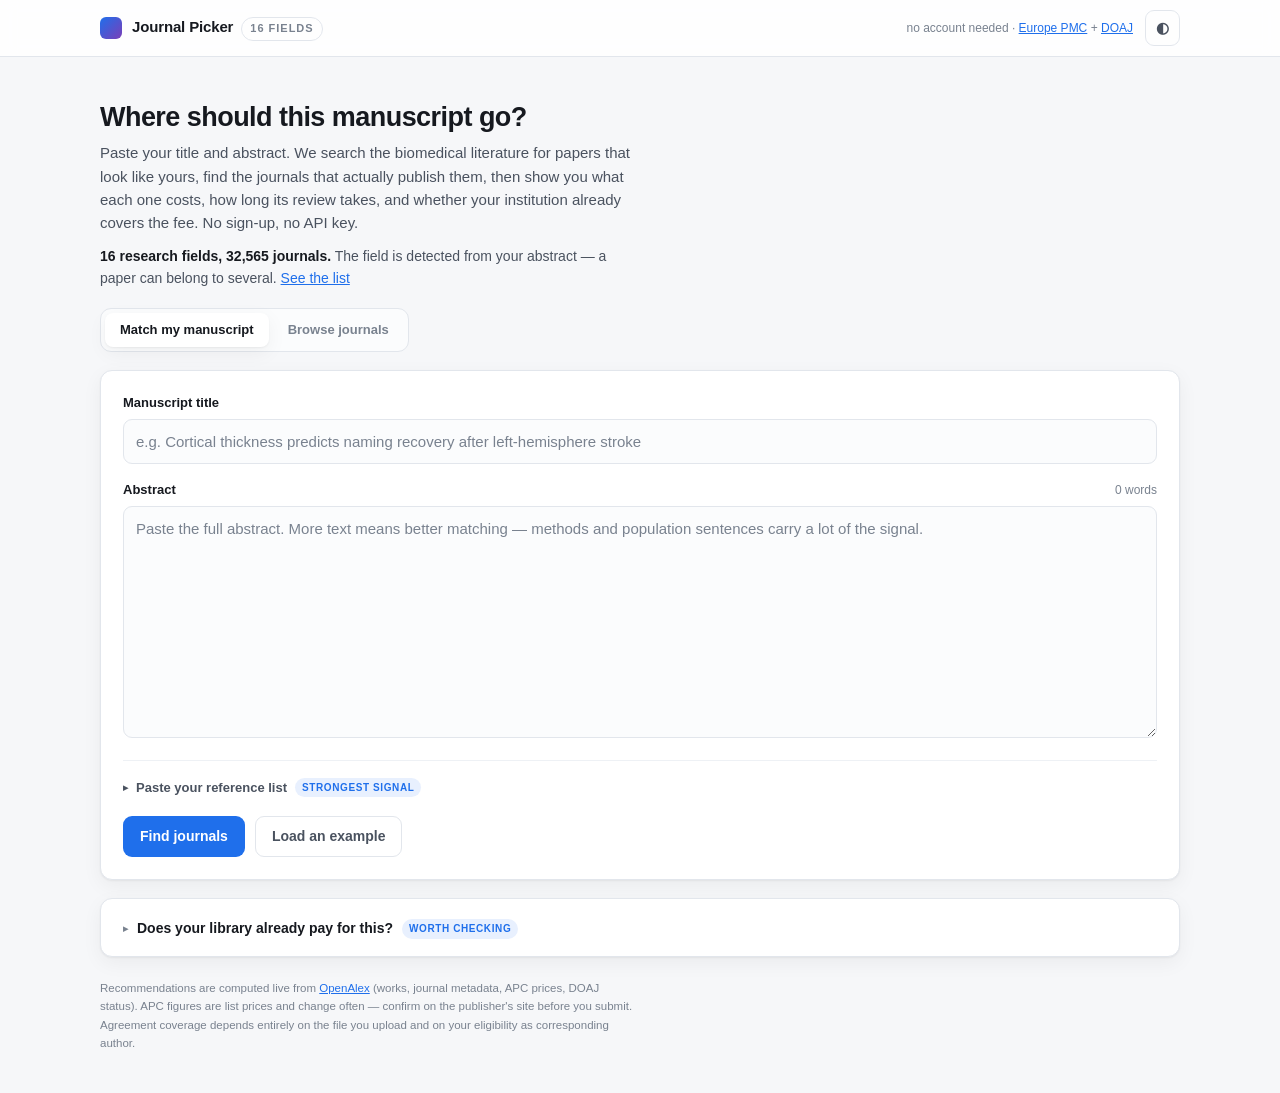
==== commit 90dd9dc6: "Stop calling it a neuroimaging tool The page title and header badge still said "neuroimaging" from w" ====
--- a/index.html
+++ b/index.html
@@ -3,8 +3,8 @@
 <head>
 <meta charset="utf-8">
 <meta name="viewport" content="width=device-width, initial-scale=1">
-<title>Journal Picker — neuroimaging manuscripts</title>
-<meta name="description" content="Paste a title and abstract, get ranked journal recommendations with real APC costs, open-access status, and the similar papers each journal actually published.">
+<title>Journal Picker — find the right journal for your manuscript</title>
+<meta name="description" content="Paste a title and abstract, get ranked journal recommendations across 16 research fields — with real APC costs, peer-review times, open-access status, and your library's agreement coverage.">
 <link rel="stylesheet" href="src/style.css">
 </head>
 <body>
@@ -13,7 +13,7 @@
   <div class="wrap topbar-in">
     <div class="brand">
       <span class="brand-mark" aria-hidden="true"></span>
-      <span class="brand-text">Journal&nbsp;Picker<span class="brand-sub">neuroimaging</span></span>
+      <span class="brand-text">Journal&nbsp;Picker<span class="brand-sub">16 fields</span></span>
     </div>
     <div class="topbar-actions">
       <span class="src-note">no account needed · <a href="https://europepmc.org" target="_blank" rel="noopener">Europe PMC</a> + <a href="https://doaj.org" target="_blank" rel="noopener">DOAJ</a></span>
@@ -30,7 +30,14 @@
     <p class="lede">
       Paste your title and abstract. We search the biomedical literature for papers that look
       like yours, find the journals that actually publish them, then show you what each one
-      costs and whether your institution already covers it. No sign-up, no API key.
+      costs, how long its review takes, and whether your institution already covers the fee.
+      No sign-up, no API key.
+    </p>
+    <p class="lede fields-line">
+      <b>16 research fields, 32,565 journals.</b> The field is detected from your
+      abstract — a paper can belong to several. <a href="#" id="fieldsToggle">See the list</a>
+    </p>
+    <p class="lede fields-list" id="fieldsList" hidden>Aging and the aging brain · Brain imaging / neuroimaging · Cardiovascular · Dental, oral and craniofacial · Digital health and clinical AI · Genetics and genomics · Global and planetary health · Health professions education · Implementation science and health services research · Language models and human language · Microbiome and host-microbe interaction · Nutrition and metabolism · Oncology and cancer research · Psychiatry and mental health · Public health, epidemiology and health disparities · Rehabilitation and communication sciences
     </p>
   </section>
 
@@ -97,17 +104,7 @@
         <label for="browseQ">Filter by name or publisher</label>
         <input id="browseQ" type="text" autocomplete="off" placeholder="e.g. neuro, Elsevier, stroke">
       </div>
-      <div class="field browse-sort">
-        <label for="browseSort">Sort by</label>
-        <select id="browseSort">
-          <option value="field">Most published in this field</option>
-          <option value="cheap">Cheapest to publish</option>
-          <option value="share">Most specialised</option>
-          <option value="cites">Most cited per paper</option>
-          <option value="name">Name (A–Z)</option>
-        </select>
-      </div>
-    </div>
+      </div>
 
     <div class="quickpicks">
       <button class="qp" data-preset="diamond" type="button">Free <em>and</em> open access</button>
--- a/src/style.css
+++ b/src/style.css
@@ -393,3 +393,39 @@
 .agreement-panel summary::before { content: "▸"; font-size: 10px; transition: .15s; color: var(--ink-3); }
 .agreement-panel details[open] summary::before { transform: rotate(90deg); }
 .agreement-panel .drop { margin-top: 11px; }
+
+/* ---------- sort bar ---------- */
+.res-head { align-items: flex-end; }
+.res-head-left { display: flex; flex-direction: column; gap: 2px; }
+.sortbar { display: flex; gap: 12px; align-items: center; flex-wrap: wrap; }
+.sortbar label { font-size: 11.5px; color: var(--ink-3); font-weight: 500;
+  display: inline-flex; align-items: center; gap: 6px; margin: 0; }
+.sortbar select { font: inherit; font-size: 12.5px; padding: 5px 8px;
+  background: var(--panel); color: var(--ink);
+  border: 1px solid var(--line); border-radius: 7px; }
+.sortbar select:focus { outline: none; border-color: var(--accent); }
+.metric { color: var(--ink); font-weight: 650; cursor: help;
+  border-bottom: 1px dotted var(--ink-3); }
+.metric-dim { color: var(--ink-3); }
+
+/* ---------- active filter chips ---------- */
+.fchips { display: flex; flex-wrap: wrap; gap: 5px; margin-top: 7px; }
+.fchip { font: inherit; font-size: 11.5px; font-weight: 600; cursor: pointer;
+  padding: 3px 9px; border-radius: 20px; border: 1px solid var(--accent);
+  background: var(--accent-sf); color: var(--accent); }
+.fchip:hover { background: var(--accent); color: var(--accent-ink); }
+.fchip b { font-weight: 700; opacity: .7; margin-left: 2px; }
+.chip-none { font-size: 11.5px; color: var(--ink-3); }
+.res-count.flash { animation: countflash .7s ease; }
+@keyframes countflash {
+  0%   { background: var(--accent); color: var(--accent-ink); border-radius: 5px; }
+  100% { background: transparent; }
+}
+
+.caveat-bad { color: var(--danger); background: color-mix(in srgb, var(--danger) 12%, transparent);
+  border-left-color: var(--danger); }
+.caveat-bad code { font-family: var(--mono); font-size: 11px; }
+
+.fields-line { margin-top: 12px; font-size: 14px; }
+.fields-line b { color: var(--ink); }
+.fields-list { margin-top: 8px; font-size: 12.5px; color: var(--ink-3); line-height: 1.7; }
